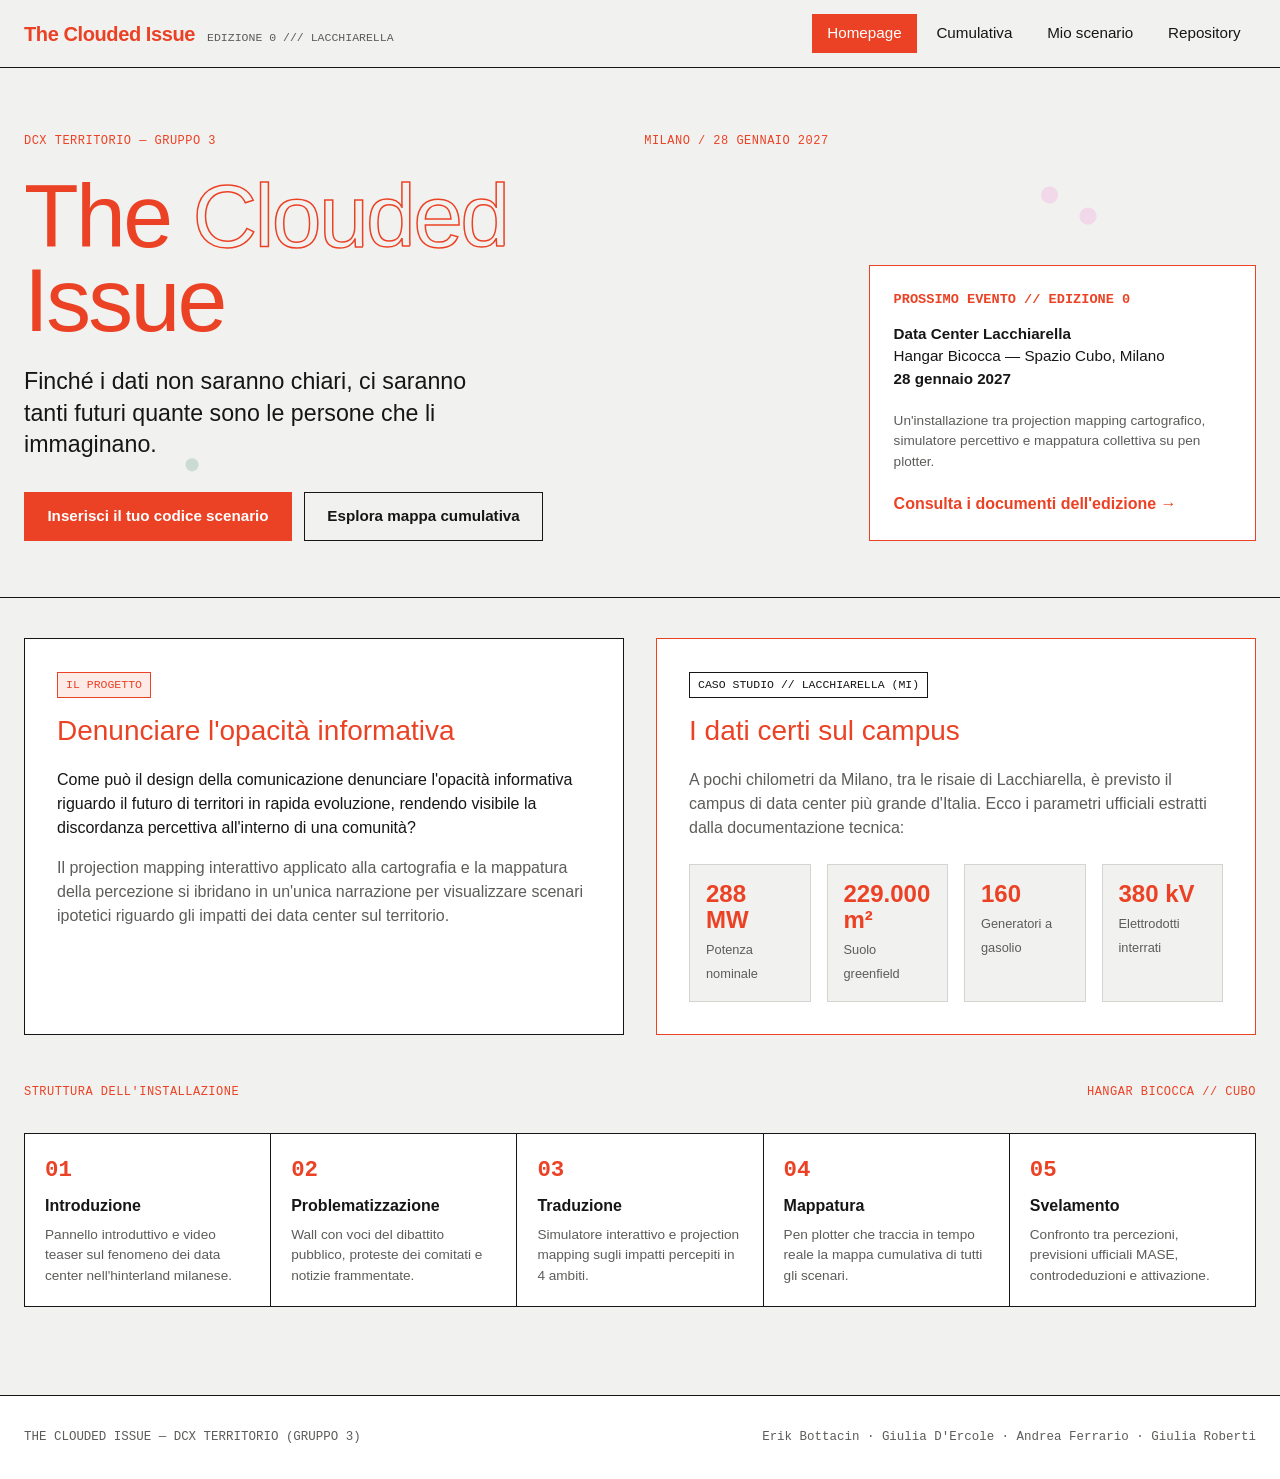
==== index.html @ 12f807db "push" ====
<!DOCTYPE html>
<html lang="it">
<head>
  <meta charset="UTF-8">
  <meta name="viewport" content="width=device-width, initial-scale=1.0">
  <title>The Clouded Issue — DCX Territorio</title>
  <link rel="stylesheet" href="css/style.css">
</head>
<body>

  <header class="site-header">
    <div class="header-inner">
      <a href="index.html" class="brand">
        <span class="brand-title">The Clouded Issue</span>
        <span class="brand-tag">Edizione 0 /// Lacchiarella</span>
      </a>

      <button class="menu-toggle" aria-label="Apri menu" aria-expanded="false">MENU</button>

      <nav>
        <ul class="nav-links">
          <li><a href="index.html" class="active">Homepage</a></li>
          <li><a href="cumulativa.html">Cumulativa</a></li>
          <li><a href="mio-scenario.html">Mio scenario</a></li>
          <li><a href="repository.html">Repository</a></li>
        </ul>
      </nav>
    </div>
  </header>

  <main>
    <!-- HERO -->
    <section class="hero">
      <div class="hero-grid">
        <div>
          <div class="meta-bar">
            <span>DCX Territorio — Gruppo 3</span>
            <span>Milano / 28 Gennaio 2027</span>
          </div>
          <h1 class="hero-title">
            The <span class="wire">Clouded</span><br>Issue
          </h1>
          <p class="hero-lead">
            Finché i dati non saranno chiari, ci saranno tanti futuri quante sono le persone che li immaginano.
          </p>
          <div class="hero-actions">
            <a href="mio-scenario.html" class="btn">Inserisci il tuo codice scenario</a>
            <a href="cumulativa.html" class="btn btn-outline">Esplora mappa cumulativa</a>
          </div>
        </div>

        <aside class="hero-aside">
          <h2>Prossimo Evento // Edizione 0</h2>
          <p>
            <strong>Data Center Lacchiarella</strong><br>
            Hangar Bicocca — Spazio Cubo, Milano<br>
            <strong>28 gennaio 2027</strong>
          </p>
          <p style="font-size: 0.85rem; color: var(--muted);">
            Un'installazione tra projection mapping cartografico, simulatore percettivo e mappatura collettiva su pen plotter.
          </p>
          <a href="repository.html" class="repo-link">Consulta i documenti dell'edizione →</a>
        </aside>
      </div>
    </section>

    <!-- DESCRIZIONE PROGETTO & CASO STUDIO -->
    <section class="container">
      <div class="two-col">
        <article class="panel-box">
          <span class="tag tag-accent">Il Progetto</span>
          <h2 class="panel-title" style="margin-top: 0.75rem;">Denunciare l'opacità informativa</h2>
          <p style="margin-bottom: 1rem;">
            Come può il design della comunicazione denunciare l'opacità informativa riguardo il futuro di territori in rapida evoluzione, rendendo visibile la discordanza percettiva all'interno di una comunità?
          </p>
          <p style="color: var(--muted);">
            Il projection mapping interattivo applicato alla cartografia e la mappatura della percezione si ibridano in un'unica narrazione per visualizzare scenari ipotetici riguardo gli impatti dei data center sul territorio.
          </p>
        </article>

        <article class="panel-box accent-box">
          <span class="tag">Caso Studio // Lacchiarella (MI)</span>
          <h2 class="panel-title" style="margin-top: 0.75rem;">I dati certi sul campus</h2>
          <p style="color: var(--muted);">
            A pochi chilometri da Milano, tra le risaie di Lacchiarella, è previsto il campus di data center più grande d'Italia. Ecco i parametri ufficiali estratti dalla documentazione tecnica:
          </p>
          <div class="data-strip">
            <div class="data-stat">
              <strong>288 MW</strong>
              <span>Potenza nominale</span>
            </div>
            <div class="data-stat">
              <strong>229.000 m²</strong>
              <span>Suolo greenfield</span>
            </div>
            <div class="data-stat">
              <strong>160</strong>
              <span>Generatori a gasolio</span>
            </div>
            <div class="data-stat">
              <strong>380 kV</strong>
              <span>Elettrodotti interrati</span>
            </div>
          </div>
        </article>
      </div>

      <!-- LE 5 FASI DELL'ESPERIENZA -->
      <div style="margin-top: 3rem;">
        <div class="meta-bar">
          <span>Struttura dell'installazione</span>
          <span>Hangar Bicocca // Cubo</span>
        </div>
        <div class="phases-grid">
          <div class="phase-item">
            <span class="phase-num">01</span>
            <h3>Introduzione</h3>
            <p>Pannello introduttivo e video teaser sul fenomeno dei data center nell'hinterland milanese.</p>
          </div>
          <div class="phase-item">
            <span class="phase-num">02</span>
            <h3>Problematizzazione</h3>
            <p>Wall con voci del dibattito pubblico, proteste dei comitati e notizie frammentate.</p>
          </div>
          <div class="phase-item">
            <span class="phase-num">03</span>
            <h3>Traduzione</h3>
            <p>Simulatore interattivo e projection mapping sugli impatti percepiti in 4 ambiti.</p>
          </div>
          <div class="phase-item">
            <span class="phase-num">04</span>
            <h3>Mappatura</h3>
            <p>Pen plotter che traccia in tempo reale la mappa cumulativa di tutti gli scenari.</p>
          </div>
          <div class="phase-item">
            <span class="phase-num">05</span>
            <h3>Svelamento</h3>
            <p>Confronto tra percezioni, previsioni ufficiali MASE, controdeduzioni e attivazione.</p>
          </div>
        </div>
      </div>
    </section>
  </main>

  <footer class="site-footer">
    <div class="footer-inner">
      <span>THE CLOUDED ISSUE — DCX TERRITORIO (GRUPPO 3)</span>
      <span>Erik Bottacin · Giulia D'Ercole · Andrea Ferrario · Giulia Roberti</span>
    </div>
  </footer>

  <script src="js/main.js"></script>
</body>
</html>
---- css/style.css ----
/* ==========================================================================
   THE CLOUDED ISSUE — Design System & Responsive Stylesheet
   ========================================================================== */

/* FONT EIFFEL: sostituisci il nome file con quello presente in /assets/ */
@font-face {
  font-family: 'Eiffel';
  src: url('../assets/BVHEiffelTrial-Regular.otf') format('opentype')
  ;
  font-weight: 400;
  font-style: normal;
  font-display: swap;
}

@font-face {
  font-family: 'Eiffel';
  src: url('../assets/BVHEiffelTrial-Level01.otf') format('opentype')
;
  font-weight: 700;
  font-style: normal;
  font-display: swap;
}

:root {
  --bg: #F1F1EF;
  --surface: #FFFFFF;
  --ink: #161616;
  --muted: #5C5C5A;
  --border: #161616;
  --border-light: #D4D4D0;
  --accent: #EB4225;
  --accent-hover: #C93218;
  --accent-soft: rgba(235, 66, 37, 0.1);

  /* Colori cartografici dei 4 ambiti */
  --c-salute: #EB4225;
  --c-salute-alt: #F582D3;
  --c-economia: #E5C617;
  --c-energia: #2058D6;
  --c-energia-alt: #2CA8C9;
  --c-ambiente: #1D7A4C;
  --c-ambiente-alt: #68C68E;

  --font-display: 'Eiffel', 'Helvetica Neue', Arial, sans-serif;
  --font-mono: ui-monospace, 'SFMono-Regular', Menlo, Monaco, Consolas, monospace;

  --max-w: 1320px;
  --header-h: 68px;
}

/* Reset base */
*, *::before, *::after {
  box-sizing: border-box;
  margin: 0;
  padding: 0;
}

html {
  scroll-behavior: smooth;
  font-size: 16px;
}

body {
  font-family: var(--font-display);
  background-color: var(--bg);
  color: var(--ink);
  line-height: 1.5;
  min-height: 100vh;
  display: flex;
  flex-direction: column;
  -webkit-font-smoothing: antialiased;
}

a {
  color: inherit;
  text-decoration: none;
}

button, input {
  font-family: inherit;
}

/* ==========================================================================
   HEADER & NAVIGAZIONE
   ========================================================================== */
.site-header {
  position: sticky;
  top: 0;
  z-index: 100;
  background: var(--bg);
  border-bottom: 1px solid var(--border);
  height: var(--header-h);
}

.header-inner {
  max-width: var(--max-w);
  margin: 0 auto;
  height: 100%;
  padding: 0 1.5rem;
  display: flex;
  align-items: center;
  justify-content: space-between;
  gap: 1rem;
}

.brand {
  display: flex;
  align-items: baseline;
  gap: 0.75rem;
}

.brand-title {
  font-size: 1.25rem;
  font-weight: 700;
  color: var(--accent);
  letter-spacing: -0.02em;
}

.brand-tag {
  font-family: var(--font-mono);
  font-size: 0.72rem;
  color: var(--muted);
  text-transform: uppercase;
  display: none;
}

@media (min-width: 900px) {
  .brand-tag { display: inline; }
}

.nav-links {
  display: flex;
  align-items: center;
  gap: 0.25rem;
  list-style: none;
}

.nav-links a {
  display: inline-block;
  padding: 0.45rem 0.9rem;
  font-size: 0.95rem;
  border: 1px solid transparent;
  transition: border-color 0.2s, color 0.2s, background 0.2s;
}

.nav-links a:hover {
  color: var(--accent);
  border-color: var(--accent);
}

.nav-links a.active {
  background: var(--accent);
  color: #FFFFFF;
  border-color: var(--accent);
}

.menu-toggle {
  display: none;
  background: none;
  border: 1px solid var(--border);
  padding: 0.4rem 0.7rem;
  font-family: var(--font-mono);
  font-size: 0.8rem;
  cursor: pointer;
}

/* ==========================================================================
   LAYOUT & COMPONENTI COMUNI
   ========================================================================== */
main {
  flex: 1;
}

.container {
  max-width: var(--max-w);
  margin: 0 auto;
  padding: 2.5rem 1.5rem;
}

.meta-bar {
  display: flex;
  justify-content: space-between;
  align-items: center;
  flex-wrap: wrap;
  gap: 0.5rem;
  font-family: var(--font-mono);
  font-size: 0.75rem;
  color: var(--accent);
  text-transform: uppercase;
  letter-spacing: 0.04em;
  margin-bottom: 1.5rem;
}

.section-border {
  border-top: 1px solid var(--border);
}

.btn {
  display: inline-flex;
  align-items: center;
  justify-content: center;
  gap: 0.5rem;
  padding: 0.75rem 1.4rem;
  font-size: 0.95rem;
  font-weight: 700;
  border: 1px solid var(--accent);
  background: var(--accent);
  color: #FFFFFF;
  cursor: pointer;
  transition: background 0.2s, color 0.2s;
}

.btn:hover {
  background: var(--accent-hover);
  border-color: var(--accent-hover);
}

.btn-outline {
  background: transparent;
  color: var(--ink);
  border-color: var(--border);
}

.btn-outline:hover {
  background: var(--ink);
  color: #FFFFFF;
  border-color: var(--ink);
}

.tag {
  display: inline-block;
  font-family: var(--font-mono);
  font-size: 0.72rem;
  text-transform: uppercase;
  padding: 0.2rem 0.5rem;
  border: 1px solid var(--border);
  background: var(--surface);
}

.tag-accent {
  border-color: var(--accent);
  color: var(--accent);
  background: var(--accent-soft);
}

/* ==========================================================================
   HOMEPAGE
   ========================================================================== */
.hero {
  position: relative;
  overflow: hidden;
  border-bottom: 1px solid var(--border);
  background-image:
    radial-gradient(circle at 82% 24%, rgba(245, 130, 211, 0.22) 0, rgba(245, 130, 211, 0.22) 8px, transparent 9px),
    radial-gradient(circle at 85% 28%, rgba(245, 130, 211, 0.22) 0, rgba(245, 130, 211, 0.22) 8px, transparent 9px),
    radial-gradient(circle at 15% 75%, rgba(29, 122, 76, 0.18) 0, rgba(29, 122, 76, 0.18) 6px, transparent 7px);
}

.hero-grid {
  display: grid;
  grid-template-columns: 1.35fr 0.65fr;
  gap: 2.5rem;
  align-items: end;
  padding: 4rem 1.5rem 3.5rem;
  max-width: var(--max-w);
  margin: 0 auto;
}

.hero-title {
  font-size: clamp(2.8rem, 7vw, 5.8rem);
  line-height: 0.94;
  letter-spacing: -0.03em;
  color: var(--accent);
  font-weight: 400;
  margin-bottom: 1.5rem;
}

.hero-title .wire {
  display: inline-block;
  color: transparent;
  -webkit-text-stroke: 1.5px var(--accent);
}

.hero-lead {
  font-size: clamp(1.1rem, 2vw, 1.45rem);
  max-width: 38ch;
  line-height: 1.35;
}

.hero-aside {
  border: 1px solid var(--accent);
  background: var(--surface);
  padding: 1.5rem;
}

.hero-aside h2 {
  font-size: 0.85rem;
  font-family: var(--font-mono);
  text-transform: uppercase;
  color: var(--accent);
  margin-bottom: 0.75rem;
}

.hero-aside p {
  font-size: 0.95rem;
  margin-bottom: 1.25rem;
}

.hero-actions {
  display: flex;
  flex-wrap: wrap;
  gap: 0.75rem;
  margin-top: 2rem;
}

/* Griglia descrizione & evento */
.two-col {
  display: grid;
  grid-template-columns: 1fr 1fr;
  gap: 2rem;
}

.panel-box {
  border: 1px solid var(--border);
  background: var(--surface);
  padding: 2rem;
}

.panel-box.accent-box {
  border-color: var(--accent);
}

.panel-title {
  font-size: 1.75rem;
  font-weight: 400;
  margin-bottom: 1rem;
  color: var(--accent);
}

.phases-grid {
  display: grid;
  grid-template-columns: repeat(5, 1fr);
  border-top: 1px solid var(--border);
  border-left: 1px solid var(--border);
  margin-top: 2rem;
}

.phase-item {
  border-right: 1px solid var(--border);
  border-bottom: 1px solid var(--border);
  padding: 1.25rem;
  background: var(--surface);
}

.phase-num {
  font-family: var(--font-mono);
  font-size: 1.4rem;
  font-weight: 700;
  color: var(--accent);
  display: block;
  margin-bottom: 0.4rem;
}

.phase-item h3 {
  font-size: 1rem;
  margin-bottom: 0.4rem;
}

.phase-item p {
  font-size: 0.85rem;
  color: var(--muted);
}

.data-strip {
  display: grid;
  grid-template-columns: repeat(4, 1fr);
  gap: 1rem;
  margin-top: 1.5rem;
}

.data-stat {
  border: 1px solid var(--border-light);
  padding: 1rem;
  background: var(--bg);
}

.data-stat strong {
  display: block;
  font-size: 1.5rem;
  color: var(--accent);
  line-height: 1.1;
  margin-bottom: 0.25rem;
}

.data-stat span {
  font-size: 0.8rem;
  color: var(--muted);
}

/* ==========================================================================
   PAGINA CUMULATIVA (PEN PLOTTER)
   ========================================================================== */
.workspace-grid {
  display: grid;
  grid-template-columns: 320px 1fr;
  gap: 2rem;
  align-items: start;
}

.controls-panel {
  border: 1px solid var(--border);
  background: var(--surface);
  padding: 1.5rem;
}

.control-group {
  margin-bottom: 1.5rem;
  padding-bottom: 1.5rem;
  border-bottom: 1px solid var(--border-light);
}

.control-group:last-child {
  margin-bottom: 0;
  padding-bottom: 0;
  border-bottom: none;
}

.control-label {
  display: block;
  font-family: var(--font-mono);
  font-size: 0.75rem;
  text-transform: uppercase;
  color: var(--muted);
  margin-bottom: 0.75rem;
}

.filter-list {
  display: flex;
  flex-direction: column;
  gap: 0.45rem;
}

.filter-btn {
  width: 100%;
  text-align: left;
  padding: 0.55rem 0.75rem;
  background: var(--bg);
  border: 1px solid var(--border-light);
  font-size: 0.9rem;
  cursor: pointer;
  display: flex;
  align-items: center;
  justify-content: space-between;
  transition: all 0.15s;
}

.filter-btn:hover {
  border-color: var(--ink);
}

.filter-btn.active {
  background: var(--ink);
  color: #FFFFFF;
  border-color: var(--ink);
}

.filter-btn.active-accent {
  background: var(--accent);
  color: #FFFFFF;
  border-color: var(--accent);
}

.dot {
  width: 10px;
  height: 10px;
  display: inline-block;
  border-radius: 50%;
}

.plotter-stage {
  border: 1px solid var(--border);
  background: var(--surface);
  padding: 1.5rem;
  position: relative;
  display: flex;
  flex-direction: column;
  align-items: center;
}

#plotterSvg {
  width: 100%;
  max-width: 720px;
  height: auto;
  display: block;
}

.plotter-tooltip {
  position: absolute;
  top: 1rem;
  right: 1rem;
  background: var(--bg);
  border: 1px solid var(--border);
  padding: 0.75rem 1rem;
  font-family: var(--font-mono);
  font-size: 0.78rem;
  max-width: 240px;
}

/* ==========================================================================
   PAGINA MIO SCENARIO (CODICE + MAPPA LAYER + LEGENDA)
   ========================================================================== */
.code-bar {
  display: flex;
  flex-wrap: wrap;
  align-items: center;
  gap: 1rem;
  border: 1px solid var(--accent);
  background: var(--surface);
  padding: 1.25rem 1.5rem;
  margin-bottom: 2rem;
}

.code-input-wrap {
  display: flex;
  flex: 1;
  min-width: 240px;
}

.code-input {
  flex: 1;
  border: 1px solid var(--border);
  border-right: none;
  padding: 0.75rem 1rem;
  font-family: var(--font-mono);
  font-size: 1rem;
  text-transform: uppercase;
  background: var(--bg);
}

.code-presets {
  display: flex;
  align-items: center;
  flex-wrap: wrap;
  gap: 0.5rem;
  font-family: var(--font-mono);
  font-size: 0.75rem;
}

.preset-chip {
  border: 1px solid var(--border-light);
  background: var(--bg);
  padding: 0.35rem 0.65rem;
  font-family: var(--font-mono);
  font-size: 0.75rem;
  cursor: pointer;
}

.preset-chip:hover {
  border-color: var(--accent);
  color: var(--accent);
}

.map-stage {
  border: 1px solid var(--border);
  background: #ECECE8;
  position: relative;
  overflow: hidden;
}

#scenarioMap {
  width: 100%;
  height: auto;
  display: block;
}

.layer-toggle {
  display: flex;
  align-items: center;
  justify-content: space-between;
  padding: 0.65rem 0.75rem;
  border: 1px solid var(--border-light);
  background: var(--bg);
  cursor: pointer;
  margin-bottom: 0.5rem;
}

.layer-toggle input {
  accent-color: var(--accent);
  width: 16px;
  height: 16px;
}

.legend-grid {
  display: grid;
  grid-template-columns: repeat(2, 1fr);
  gap: 1.25rem;
  margin-top: 2rem;
}

.effect-card {
  border: 1px solid var(--border);
  background: var(--surface);
  padding: 1.5rem;
  border-top: 4px solid var(--ink);
}

.effect-card[data-param="salute"] { border-top-color: var(--c-salute); }
.effect-card[data-param="economia"] { border-top-color: var(--c-economia); }
.effect-card[data-param="energia"] { border-top-color: var(--c-energia); }
.effect-card[data-param="ambiente"] { border-top-color: var(--c-ambiente); }

.effect-card h3 {
  font-size: 1.15rem;
  margin: 0.5rem 0 0.75rem;
}

.effect-list {
  list-style: none;
  font-size: 0.9rem;
}

.effect-list li {
  padding-left: 1.1rem;
  position: relative;
  margin-bottom: 0.35rem;
}

.effect-list li::before {
  content: '▼';
  position: absolute;
  left: 0;
  color: var(--accent);
  font-size: 0.65rem;
  top: 0.2rem;
}

/* ==========================================================================
   PAGINA REPOSITORY (CARTELLE)
   ========================================================================== */
.repo-toolbar {
  display: flex;
  flex-wrap: wrap;
  justify-content: space-between;
  align-items: center;
  gap: 1rem;
  margin-bottom: 1.5rem;
}

.search-input {
  border: 1px solid var(--border);
  background: var(--surface);
  padding: 0.65rem 1rem;
  width: 100%;
  max-width: 360px;
  font-size: 0.9rem;
}

.folder-tabs {
  display: flex;
  flex-wrap: wrap;
  gap: 0.25rem;
  padding-left: 0.5rem;
}

.folder-tab {
  padding: 0.7rem 1.2rem;
  border: 1px solid var(--border);
  border-bottom: none;
  background: #E4E4E0;
  font-family: var(--font-mono);
  font-size: 0.8rem;
  cursor: pointer;
  position: relative;
  top: 1px;
  display: flex;
  align-items: center;
  gap: 0.5rem;
}

.folder-tab.active {
  background: var(--surface);
  color: var(--accent);
  font-weight: 700;
  border-top: 3px solid var(--accent);
  z-index: 2;
}

.folder-window {
  border: 1px solid var(--border);
  background: var(--surface);
  padding: 1.5rem;
  position: relative;
  z-index: 1;
}

.repo-grid {
  display: grid;
  grid-template-columns: repeat(auto-fill, minmax(290px, 1fr));
  gap: 1.25rem;
}

.repo-card {
  border: 1px solid var(--border-light);
  background: var(--bg);
  padding: 1.25rem;
  display: flex;
  flex-direction: column;
  justify-content: space-between;
  gap: 1rem;
  transition: border-color 0.2s;
}

.repo-card:hover {
  border-color: var(--accent);
}

.repo-card h3 {
  font-size: 1.05rem;
  margin: 0.5rem 0;
}

.repo-card p {
  font-size: 0.88rem;
  color: var(--muted);
}

.repo-card-footer {
  display: flex;
  justify-content: space-between;
  align-items: center;
  padding-top: 0.75rem;
  border-top: 1px solid var(--border-light);
  font-family: var(--font-mono);
  font-size: 0.75rem;
}

.repo-link {
  color: var(--accent);
  font-weight: 700;
}

/* ==========================================================================
   FOOTER
   ========================================================================== */
.site-footer {
  border-top: 1px solid var(--border);
  background: var(--surface);
  padding: 2rem 1.5rem;
  margin-top: 3rem;
}

.footer-inner {
  max-width: var(--max-w);
  margin: 0 auto;
  display: flex;
  justify-content: space-between;
  flex-wrap: wrap;
  gap: 1rem;
  font-family: var(--font-mono);
  font-size: 0.78rem;
  color: var(--muted);
}

/* ==========================================================================
   RESPONSIVE BREAKPOINTS
   ========================================================================== */
@media (max-width: 960px) {
  .hero-grid,
  .two-col,
  .workspace-grid {
    grid-template-columns: 1fr;
  }

  .phases-grid {
    grid-template-columns: repeat(2, 1fr);
  }

  .data-strip {
    grid-template-columns: repeat(2, 1fr);
  }

  .legend-grid {
    grid-template-columns: 1fr;
  }
}

@media (max-width: 720px) {
  .menu-toggle {
    display: inline-block;
  }

  .nav-links {
    display: none;
    position: absolute;
    top: var(--header-h);
    left: 0;
    right: 0;
    background: var(--bg);
    border-bottom: 1px solid var(--border);
    flex-direction: column;
    align-items: stretch;
    padding: 1rem 1.5rem;
  }

  .nav-links.open {
    display: flex;
  }

  .phases-grid,
  .data-strip {
    grid-template-columns: 1fr;
  }

  .plotter-tooltip {
    position: static;
    margin-top: 1rem;
    max-width: 100%;
    width: 100%;
  }
}
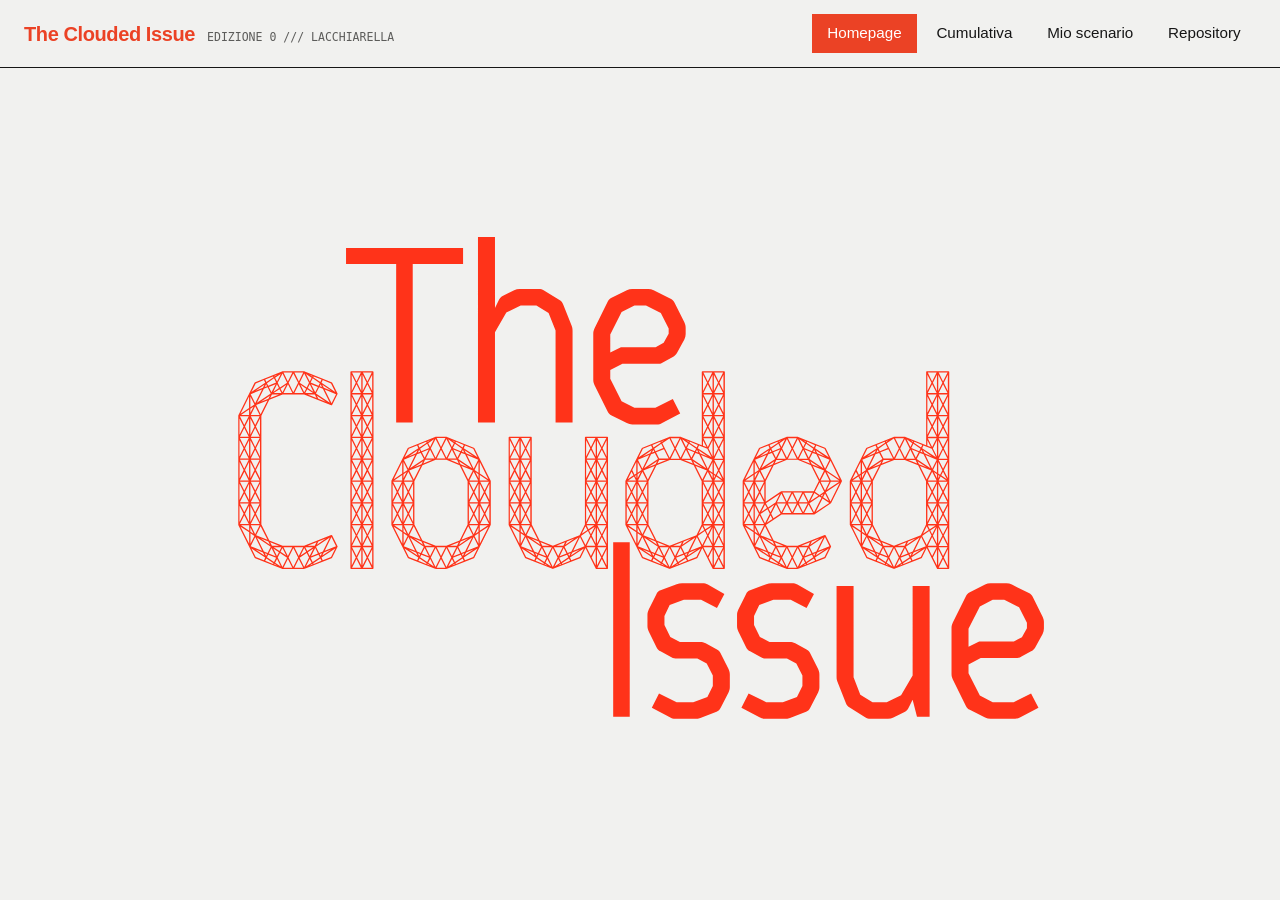
==== commit c3c740b3: "d" ====
--- a/index.html
+++ b/index.html
@@ -6,20 +6,17 @@
   <title>The Clouded Issue — DCX Territorio</title>
   <link rel="stylesheet" href="css/style.css">
 </head>
-<body>
-
+<body class="home-page">
   <header class="site-header">
     <div class="header-inner">
       <a href="index.html" class="brand">
         <span class="brand-title">The Clouded Issue</span>
         <span class="brand-tag">Edizione 0 /// Lacchiarella</span>
       </a>
-
       <button class="menu-toggle" aria-label="Apri menu" aria-expanded="false">MENU</button>
-
       <nav>
         <ul class="nav-links">
-          <li><a href="index.html" class="active">Homepage</a></li>
+          <li><a href="index.html" class="active" aria-current="page">Homepage</a></li>
           <li><a href="cumulativa.html">Cumulativa</a></li>
           <li><a href="mio-scenario.html">Mio scenario</a></li>
           <li><a href="repository.html">Repository</a></li>
@@ -28,127 +25,14 @@
     </div>
   </header>
 
-  <main>
-    <!-- HERO -->
-    <section class="hero">
-      <div class="hero-grid">
-        <div>
-          <div class="meta-bar">
-            <span>DCX Territorio — Gruppo 3</span>
-            <span>Milano / 28 Gennaio 2027</span>
-          </div>
-          <h1 class="hero-title">
-            The <span class="wire">Clouded</span><br>Issue
-          </h1>
-          <p class="hero-lead">
-            Finché i dati non saranno chiari, ci saranno tanti futuri quante sono le persone che li immaginano.
-          </p>
-          <div class="hero-actions">
-            <a href="mio-scenario.html" class="btn">Inserisci il tuo codice scenario</a>
-            <a href="cumulativa.html" class="btn btn-outline">Esplora mappa cumulativa</a>
-          </div>
-        </div>
-
-        <aside class="hero-aside">
-          <h2>Prossimo Evento // Edizione 0</h2>
-          <p>
-            <strong>Data Center Lacchiarella</strong><br>
-            Hangar Bicocca — Spazio Cubo, Milano<br>
-            <strong>28 gennaio 2027</strong>
-          </p>
-          <p style="font-size: 0.85rem; color: var(--muted);">
-            Un'installazione tra projection mapping cartografico, simulatore percettivo e mappatura collettiva su pen plotter.
-          </p>
-          <a href="repository.html" class="repo-link">Consulta i documenti dell'edizione →</a>
-        </aside>
-      </div>
-    </section>
-
-    <!-- DESCRIZIONE PROGETTO & CASO STUDIO -->
-    <section class="container">
-      <div class="two-col">
-        <article class="panel-box">
-          <span class="tag tag-accent">Il Progetto</span>
-          <h2 class="panel-title" style="margin-top: 0.75rem;">Denunciare l'opacità informativa</h2>
-          <p style="margin-bottom: 1rem;">
-            Come può il design della comunicazione denunciare l'opacità informativa riguardo il futuro di territori in rapida evoluzione, rendendo visibile la discordanza percettiva all'interno di una comunità?
-          </p>
-          <p style="color: var(--muted);">
-            Il projection mapping interattivo applicato alla cartografia e la mappatura della percezione si ibridano in un'unica narrazione per visualizzare scenari ipotetici riguardo gli impatti dei data center sul territorio.
-          </p>
-        </article>
-
-        <article class="panel-box accent-box">
-          <span class="tag">Caso Studio // Lacchiarella (MI)</span>
-          <h2 class="panel-title" style="margin-top: 0.75rem;">I dati certi sul campus</h2>
-          <p style="color: var(--muted);">
-            A pochi chilometri da Milano, tra le risaie di Lacchiarella, è previsto il campus di data center più grande d'Italia. Ecco i parametri ufficiali estratti dalla documentazione tecnica:
-          </p>
-          <div class="data-strip">
-            <div class="data-stat">
-              <strong>288 MW</strong>
-              <span>Potenza nominale</span>
-            </div>
-            <div class="data-stat">
-              <strong>229.000 m²</strong>
-              <span>Suolo greenfield</span>
-            </div>
-            <div class="data-stat">
-              <strong>160</strong>
-              <span>Generatori a gasolio</span>
-            </div>
-            <div class="data-stat">
-              <strong>380 kV</strong>
-              <span>Elettrodotti interrati</span>
-            </div>
-          </div>
-        </article>
-      </div>
-
-      <!-- LE 5 FASI DELL'ESPERIENZA -->
-      <div style="margin-top: 3rem;">
-        <div class="meta-bar">
-          <span>Struttura dell'installazione</span>
-          <span>Hangar Bicocca // Cubo</span>
-        </div>
-        <div class="phases-grid">
-          <div class="phase-item">
-            <span class="phase-num">01</span>
-            <h3>Introduzione</h3>
-            <p>Pannello introduttivo e video teaser sul fenomeno dei data center nell'hinterland milanese.</p>
-          </div>
-          <div class="phase-item">
-            <span class="phase-num">02</span>
-            <h3>Problematizzazione</h3>
-            <p>Wall con voci del dibattito pubblico, proteste dei comitati e notizie frammentate.</p>
-          </div>
-          <div class="phase-item">
-            <span class="phase-num">03</span>
-            <h3>Traduzione</h3>
-            <p>Simulatore interattivo e projection mapping sugli impatti percepiti in 4 ambiti.</p>
-          </div>
-          <div class="phase-item">
-            <span class="phase-num">04</span>
-            <h3>Mappatura</h3>
-            <p>Pen plotter che traccia in tempo reale la mappa cumulativa di tutti gli scenari.</p>
-          </div>
-          <div class="phase-item">
-            <span class="phase-num">05</span>
-            <h3>Svelamento</h3>
-            <p>Confronto tra percezioni, previsioni ufficiali MASE, controdeduzioni e attivazione.</p>
-          </div>
-        </div>
-      </div>
-    </section>
+  <main class="home-stage">
+    <h1 class="home-title">
+      <img src="Assets/logo.svg" width="3229" height="1915" alt="The Clouded Issue">
+    </h1>
+    <div class="home-trail" aria-hidden="true"></div>
   </main>
 
-  <footer class="site-footer">
-    <div class="footer-inner">
-      <span>THE CLOUDED ISSUE — DCX TERRITORIO (GRUPPO 3)</span>
-      <span>Erik Bottacin · Giulia D'Ercole · Andrea Ferrario · Giulia Roberti</span>
-    </div>
-  </footer>
-
   <script src="js/main.js"></script>
+  <script src="js/home.js"></script>
 </body>
-</html>+</html>
--- a/css/style.css
+++ b/css/style.css
@@ -246,155 +246,79 @@
 /* ==========================================================================
    HOMEPAGE
    ========================================================================== */
-.hero {
+.home-page {
+  min-height: 100dvh;
+}
+
+.home-stage {
   position: relative;
+  display: grid;
+  place-items: center;
   overflow: hidden;
-  border-bottom: 1px solid var(--border);
-  background-image:
-    radial-gradient(circle at 82% 24%, rgba(245, 130, 211, 0.22) 0, rgba(245, 130, 211, 0.22) 8px, transparent 9px),
-    radial-gradient(circle at 85% 28%, rgba(245, 130, 211, 0.22) 0, rgba(245, 130, 211, 0.22) 8px, transparent 9px),
-    radial-gradient(circle at 15% 75%, rgba(29, 122, 76, 0.18) 0, rgba(29, 122, 76, 0.18) 6px, transparent 7px);
-}
-
-.hero-grid {
-  display: grid;
-  grid-template-columns: 1.35fr 0.65fr;
-  gap: 2.5rem;
-  align-items: end;
-  padding: 4rem 1.5rem 3.5rem;
-  max-width: var(--max-w);
-  margin: 0 auto;
-}
-
-.hero-title {
-  font-size: clamp(2.8rem, 7vw, 5.8rem);
-  line-height: 0.94;
-  letter-spacing: -0.03em;
-  color: var(--accent);
-  font-weight: 400;
-  margin-bottom: 1.5rem;
-}
-
-.hero-title .wire {
-  display: inline-block;
-  color: transparent;
-  -webkit-text-stroke: 1.5px var(--accent);
-}
-
-.hero-lead {
-  font-size: clamp(1.1rem, 2vw, 1.45rem);
-  max-width: 38ch;
-  line-height: 1.35;
-}
-
-.hero-aside {
-  border: 1px solid var(--accent);
-  background: var(--surface);
-  padding: 1.5rem;
-}
-
-.hero-aside h2 {
-  font-size: 0.85rem;
-  font-family: var(--font-mono);
-  text-transform: uppercase;
-  color: var(--accent);
-  margin-bottom: 0.75rem;
-}
-
-.hero-aside p {
-  font-size: 0.95rem;
-  margin-bottom: 1.25rem;
-}
-
-.hero-actions {
-  display: flex;
-  flex-wrap: wrap;
-  gap: 0.75rem;
-  margin-top: 2rem;
-}
-
-/* Griglia descrizione & evento */
-.two-col {
-  display: grid;
-  grid-template-columns: 1fr 1fr;
-  gap: 2rem;
-}
-
-.panel-box {
-  border: 1px solid var(--border);
-  background: var(--surface);
-  padding: 2rem;
-}
-
-.panel-box.accent-box {
-  border-color: var(--accent);
-}
-
-.panel-title {
-  font-size: 1.75rem;
-  font-weight: 400;
-  margin-bottom: 1rem;
-  color: var(--accent);
-}
-
-.phases-grid {
-  display: grid;
-  grid-template-columns: repeat(5, 1fr);
-  border-top: 1px solid var(--border);
-  border-left: 1px solid var(--border);
-  margin-top: 2rem;
-}
-
-.phase-item {
-  border-right: 1px solid var(--border);
-  border-bottom: 1px solid var(--border);
-  padding: 1.25rem;
-  background: var(--surface);
-}
-
-.phase-num {
-  font-family: var(--font-mono);
-  font-size: 1.4rem;
-  font-weight: 700;
-  color: var(--accent);
+  isolation: isolate;
+}
+
+.home-title {
+  z-index: 1;
+  width: min(78vw, calc((100vh - var(--header-h)) * 1.25), 52rem);
+  width: min(78vw, calc((100dvh - var(--header-h)) * 1.25), 52rem);
+}
+
+.home-title img {
   display: block;
-  margin-bottom: 0.4rem;
-}
-
-.phase-item h3 {
-  font-size: 1rem;
-  margin-bottom: 0.4rem;
-}
-
-.phase-item p {
-  font-size: 0.85rem;
-  color: var(--muted);
-}
-
-.data-strip {
-  display: grid;
-  grid-template-columns: repeat(4, 1fr);
-  gap: 1rem;
-  margin-top: 1.5rem;
-}
-
-.data-stat {
-  border: 1px solid var(--border-light);
-  padding: 1rem;
-  background: var(--bg);
-}
-
-.data-stat strong {
-  display: block;
-  font-size: 1.5rem;
-  color: var(--accent);
-  line-height: 1.1;
-  margin-bottom: 0.25rem;
-}
-
-.data-stat span {
-  font-size: 0.8rem;
-  color: var(--muted);
+  width: 100%;
+  height: auto;
+}
+
+.home-trail {
+  position: absolute;
+  inset: 0;
+  pointer-events: none;
+}
+
+.home-particle {
+  position: absolute;
+  width: var(--particle-size);
+  height: var(--particle-size);
+  object-fit: contain;
+  animation: home-particle-glitch var(--particle-lifetime) linear both;
+}
+
+@keyframes home-particle-glitch {
+  0% {
+    opacity: 0.3;
+    transform: translate(-80%, -50%) scale(0.75);
+    clip-path: inset(22% 0 43%);
+    animation-timing-function: steps(1, end);
+  }
+  4% {
+    opacity: 1;
+    transform: translate(-25%, -65%) scale(1.18);
+    clip-path: inset(0 0 32%);
+    animation-timing-function: steps(1, end);
+  }
+  8% {
+    opacity: 0.55;
+    transform: translate(-65%, -40%) scale(0.9);
+    clip-path: inset(35% 0 0);
+    animation-timing-function: steps(1, end);
+  }
+  12%, 25% {
+    opacity: 1;
+    transform: translate(-50%, -50%) scale(1);
+    clip-path: inset(0);
+  }
+  100% {
+    opacity: 0;
+    transform: translate(-50%, -50%) scale(0.16);
+    clip-path: inset(0);
+  }
+}
+
+@media (prefers-reduced-motion: reduce), (any-hover: none) {
+  .home-trail {
+    display: none;
+  }
 }
 
 /* ==========================================================================
@@ -765,18 +689,8 @@
    RESPONSIVE BREAKPOINTS
    ========================================================================== */
 @media (max-width: 960px) {
-  .hero-grid,
-  .two-col,
   .workspace-grid {
     grid-template-columns: 1fr;
-  }
-
-  .phases-grid {
-    grid-template-columns: repeat(2, 1fr);
-  }
-
-  .data-strip {
-    grid-template-columns: repeat(2, 1fr);
   }
 
   .legend-grid {
@@ -806,15 +720,10 @@
     display: flex;
   }
 
-  .phases-grid,
-  .data-strip {
-    grid-template-columns: 1fr;
-  }
-
   .plotter-tooltip {
     position: static;
     margin-top: 1rem;
     max-width: 100%;
     width: 100%;
   }
-}+}
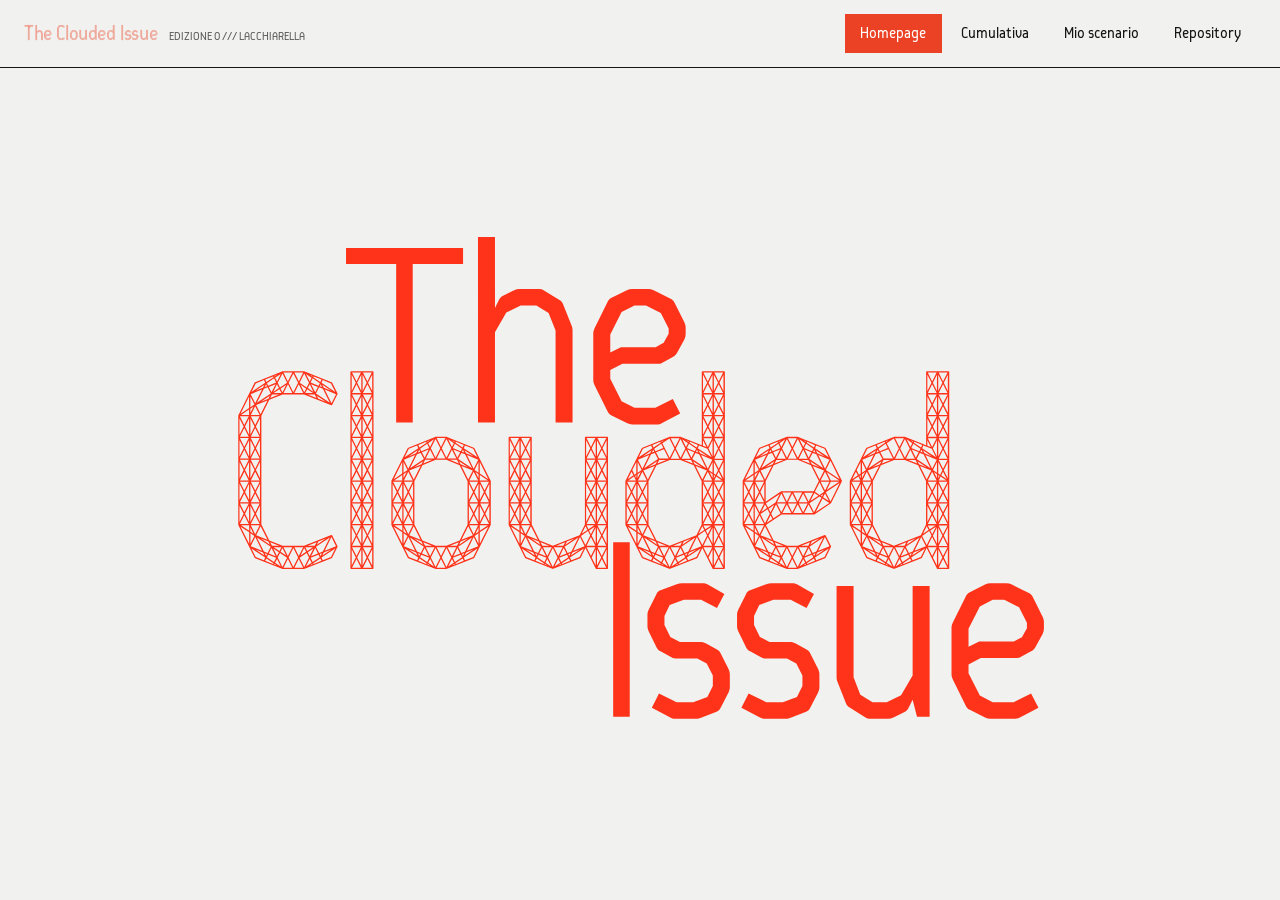
==== commit 23fcbe2c: "g" ====
--- a/index.html
+++ b/index.html
@@ -27,7 +27,7 @@
 
   <main class="home-stage">
     <h1 class="home-title">
-      <img src="Assets/logo.svg" width="3229" height="1915" alt="The Clouded Issue">
+      <img src="Assets/logo.svg" width="3229" height="1915" alt="The Clouded Issue" draggable="false">
     </h1>
     <div class="home-trail" aria-hidden="true"></div>
   </main>
--- a/css/style.css
+++ b/css/style.css
@@ -2,11 +2,10 @@
    THE CLOUDED ISSUE — Design System & Responsive Stylesheet
    ========================================================================== */
 
-/* FONT EIFFEL: sostituisci il nome file con quello presente in /assets/ */
+/* Font Eiffel */
 @font-face {
   font-family: 'Eiffel';
-  src: url('../assets/BVHEiffelTrial-Regular.otf') format('opentype')
-  ;
+  src: url('../Assets/BVHEiffelTrial-Regular.otf') format('opentype');
   font-weight: 400;
   font-style: normal;
   font-display: swap;
@@ -14,8 +13,7 @@
 
 @font-face {
   font-family: 'Eiffel';
-  src: url('../assets/BVHEiffelTrial-Level01.otf') format('opentype')
-;
+  src: url('../Assets/BVHEiffelTrial-Level01.otf') format('opentype');
   font-weight: 700;
   font-style: normal;
   font-display: swap;
@@ -42,7 +40,6 @@
   --c-ambiente-alt: #68C68E;
 
   --font-display: 'Eiffel', 'Helvetica Neue', Arial, sans-serif;
-  --font-mono: ui-monospace, 'SFMono-Regular', Menlo, Monaco, Consolas, monospace;
 
   --max-w: 1320px;
   --header-h: 68px;
@@ -117,7 +114,6 @@
 }
 
 .brand-tag {
-  font-family: var(--font-mono);
   font-size: 0.72rem;
   color: var(--muted);
   text-transform: uppercase;
@@ -159,7 +155,6 @@
   background: none;
   border: 1px solid var(--border);
   padding: 0.4rem 0.7rem;
-  font-family: var(--font-mono);
   font-size: 0.8rem;
   cursor: pointer;
 }
@@ -183,7 +178,6 @@
   align-items: center;
   flex-wrap: wrap;
   gap: 0.5rem;
-  font-family: var(--font-mono);
   font-size: 0.75rem;
   color: var(--accent);
   text-transform: uppercase;
@@ -229,7 +223,6 @@
 
 .tag {
   display: inline-block;
-  font-family: var(--font-mono);
   font-size: 0.72rem;
   text-transform: uppercase;
   padding: 0.2rem 0.5rem;
@@ -281,41 +274,27 @@
   width: var(--particle-size);
   height: var(--particle-size);
   object-fit: contain;
-  animation: home-particle-glitch var(--particle-lifetime) linear both;
-}
-
-@keyframes home-particle-glitch {
-  0% {
-    opacity: 0.3;
-    transform: translate(-80%, -50%) scale(0.75);
-    clip-path: inset(22% 0 43%);
-    animation-timing-function: steps(1, end);
-  }
-  4% {
-    opacity: 1;
-    transform: translate(-25%, -65%) scale(1.18);
-    clip-path: inset(0 0 32%);
-    animation-timing-function: steps(1, end);
-  }
-  8% {
-    opacity: 0.55;
-    transform: translate(-65%, -40%) scale(0.9);
-    clip-path: inset(35% 0 0);
-    animation-timing-function: steps(1, end);
-  }
-  12%, 25% {
+  animation: home-particle-fade var(--particle-lifetime) linear both;
+}
+
+@keyframes home-particle-fade {
+  0%, 25% {
     opacity: 1;
     transform: translate(-50%, -50%) scale(1);
-    clip-path: inset(0);
   }
   100% {
     opacity: 0;
     transform: translate(-50%, -50%) scale(0.16);
-    clip-path: inset(0);
-  }
-}
-
-@media (prefers-reduced-motion: reduce), (any-hover: none) {
+  }
+}
+
+@media (prefers-reduced-motion: no-preference) {
+  .home-stage {
+    touch-action: pinch-zoom;
+  }
+}
+
+@media (prefers-reduced-motion: reduce) {
   .home-trail {
     display: none;
   }
@@ -324,19 +303,6 @@
 /* ==========================================================================
    PAGINA CUMULATIVA (PEN PLOTTER)
    ========================================================================== */
-.workspace-grid {
-  display: grid;
-  grid-template-columns: 320px 1fr;
-  gap: 2rem;
-  align-items: start;
-}
-
-.controls-panel {
-  border: 1px solid var(--border);
-  background: var(--surface);
-  padding: 1.5rem;
-}
-
 .control-group {
   margin-bottom: 1.5rem;
   padding-bottom: 1.5rem;
@@ -351,7 +317,6 @@
 
 .control-label {
   display: block;
-  font-family: var(--font-mono);
   font-size: 0.75rem;
   text-transform: uppercase;
   color: var(--muted);
@@ -402,160 +367,281 @@
 }
 
 .plotter-stage {
-  border: 1px solid var(--border);
+  min-height: calc(100vh - var(--header-h));
+  min-height: calc(100dvh - var(--header-h));
+  border-bottom: 1px solid var(--border);
   background: var(--surface);
-  padding: 1.5rem;
+  padding: 1rem clamp(0.5rem, 2vw, 1.5rem);
   position: relative;
   display: flex;
   flex-direction: column;
   align-items: center;
 }
 
+.plotter-stage .meta-bar {
+  width: 100%;
+  margin-bottom: 0;
+}
+
 #plotterSvg {
-  width: 100%;
-  max-width: 720px;
+  width: min(100%, max(48rem, calc(100vh - var(--header-h) - 3.5rem)));
+  width: min(100%, max(48rem, calc(100dvh - var(--header-h) - 3.5rem)));
   height: auto;
+  flex: none;
+  margin-block: auto;
   display: block;
 }
 
 .plotter-tooltip {
   position: absolute;
-  top: 1rem;
-  right: 1rem;
+  top: 3rem;
+  right: 1.5rem;
   background: var(--bg);
   border: 1px solid var(--border);
   padding: 0.75rem 1rem;
-  font-family: var(--font-mono);
   font-size: 0.78rem;
   max-width: 240px;
+}
+
+.plotter-controls {
+  display: grid;
+  grid-template-columns: repeat(auto-fit, minmax(min(100%, 15rem), 1fr));
+  gap: 1.5rem;
+}
+
+.plotter-controls .control-group {
+  margin: 0;
+  padding: 0;
+  border: 0;
 }
 
 /* ==========================================================================
    PAGINA MIO SCENARIO (CODICE + MAPPA LAYER + LEGENDA)
    ========================================================================== */
-.code-bar {
-  display: flex;
-  flex-wrap: wrap;
-  align-items: center;
-  gap: 1rem;
+.scenario-page {
+  flex: none;
+  display: grid;
+  grid-template-columns: clamp(16rem, 20vw, 19rem) minmax(0, 1fr);
+  height: calc(100vh - var(--header-h));
+  height: calc(100dvh - var(--header-h));
+  background: #ECECE8;
+}
+
+.scenario-sidebar {
+  overflow: auto;
+  padding: 1rem 0 1rem 1rem;
+}
+
+.scenario-card {
   border: 1px solid var(--accent);
   background: var(--surface);
-  padding: 1.25rem 1.5rem;
-  margin-bottom: 2rem;
-}
-
-.code-input-wrap {
-  display: flex;
-  flex: 1;
-  min-width: 240px;
-}
-
-.code-input {
-  flex: 1;
+  padding: 0.85rem;
+}
+
+.scenario-card + .scenario-card {
+  margin-top: 1rem;
+}
+
+.scenario-search {
+  display: grid;
+  grid-template-columns: minmax(0, 1fr) auto;
+  gap: 0.4rem;
+  margin-bottom: 0.65rem;
+}
+
+.scenario-search input {
+  min-width: 0;
+  width: 100%;
   border: 1px solid var(--border);
-  border-right: none;
-  padding: 0.75rem 1rem;
-  font-family: var(--font-mono);
+  background: var(--bg);
+  padding: 0.45rem;
+  font: 0.78rem var(--font-display);
+}
+
+.scenario-card .btn {
+  padding: 0.45rem 0.65rem;
+  font: 0.75rem var(--font-display);
+}
+
+.scenario-view-toggle {
+  width: 100%;
+  margin-top: 0.65rem;
+}
+
+.scenario-view-toggle[hidden] {
+  display: none;
+}
+
+.scenario-data {
+  width: 100%;
+  border-collapse: collapse;
+  font-size: 0.85rem;
+}
+
+.scenario-data th,
+.scenario-data td {
+  padding: 0.4rem 0;
+  border-top: 1px solid var(--border-light);
+}
+
+.scenario-data th {
+  font-weight: 400;
+  text-align: left;
+}
+
+.scenario-data td {
+  padding-left: 0.5rem;
+  text-align: right;
+  font-size: 0.72rem;
+  overflow-wrap: anywhere;
+}
+
+.scenario-data tbody + tbody tr:first-child > * {
+  border-top-color: var(--accent);
+}
+
+.scenario-details h2 {
   font-size: 1rem;
-  text-transform: uppercase;
-  background: var(--bg);
-}
-
-.code-presets {
-  display: flex;
-  align-items: center;
-  flex-wrap: wrap;
-  gap: 0.5rem;
-  font-family: var(--font-mono);
-  font-size: 0.75rem;
-}
-
-.preset-chip {
-  border: 1px solid var(--border-light);
-  background: var(--bg);
-  padding: 0.35rem 0.65rem;
-  font-family: var(--font-mono);
-  font-size: 0.75rem;
-  cursor: pointer;
-}
-
-.preset-chip:hover {
-  border-color: var(--accent);
-  color: var(--accent);
+  font-weight: 400;
+  line-height: 1.25;
+}
+
+.scenario-details {
+  scroll-margin-top: calc(var(--header-h) + 0.75rem);
+}
+
+.scenario-detail-level {
+  margin: 0.35rem 0 0.65rem;
+  color: var(--muted);
+  font: 0.72rem var(--font-display);
+}
+
+#scenarioDetailTitle,
+#scenarioDetailEffects {
+  font-size: 0.85rem;
+}
+
+#scenarioDetailEffects {
+  padding-left: 1.15rem;
+  margin: 0.45rem 0 0.9rem;
+}
+
+#scenarioDetailEffects li + li {
+  margin-top: 0.25rem;
 }
 
 .map-stage {
-  border: 1px solid var(--border);
+  position: relative;
+  min-width: 0;
+  min-height: 0;
+  overflow: hidden;
+}
+
+.scenario-load-state:not([hidden]) {
+  position: absolute;
+  z-index: 1;
+  inset: 0;
+  display: grid;
+  align-content: center;
+  justify-items: center;
+  gap: 0.75rem;
+  padding: 1rem;
   background: #ECECE8;
-  position: relative;
-  overflow: hidden;
+  text-align: center;
+}
+
+.scenario-load-state [hidden] {
+  display: none;
+}
+
+#scenarioLoadProgress {
+  width: min(100%, 20rem);
+  height: 0.75rem;
+  accent-color: var(--accent);
 }
 
 #scenarioMap {
   width: 100%;
-  height: auto;
+  height: 100%;
   display: block;
 }
 
-.layer-toggle {
-  display: flex;
-  align-items: center;
-  justify-content: space-between;
-  padding: 0.65rem 0.75rem;
-  border: 1px solid var(--border-light);
-  background: var(--bg);
+#scenarioMap[hidden] {
+  display: none;
+}
+
+.scenario-view-status,
+.scenario-view-help {
+  font: 0.75rem var(--font-display);
+  color: var(--muted);
+}
+
+.scenario-view-help {
+  position: absolute;
+  inset: auto 0.75rem 0.75rem;
+  text-align: center;
+  pointer-events: none;
+}
+
+.scenario-viewport {
+  position: absolute;
+  inset: 0;
+  container-type: inline-size;
+}
+
+.scenario-canvas {
+  display: block;
+  width: 100%;
+  height: 100%;
+  cursor: grab;
+}
+
+.scenario-canvas:active {
+  cursor: grabbing;
+}
+
+.scenario-canvas.is-over-plane {
   cursor: pointer;
-  margin-bottom: 0.5rem;
-}
-
-.layer-toggle input {
-  accent-color: var(--accent);
-  width: 16px;
-  height: 16px;
-}
-
-.legend-grid {
-  display: grid;
-  grid-template-columns: repeat(2, 1fr);
-  gap: 1.25rem;
-  margin-top: 2rem;
-}
-
-.effect-card {
-  border: 1px solid var(--border);
+}
+
+.scenario-canvas:focus-visible {
+  outline: 2px solid var(--accent);
+  outline-offset: -2px;
+}
+
+.scenario-plane-labels {
+  position: absolute;
+  inset: 0;
+  pointer-events: none;
+}
+
+.scenario-plane-label {
+  position: absolute;
+  top: 0;
+  left: 0;
+  translate: 0 -50%;
+  border-left: 2px solid currentColor;
   background: var(--surface);
-  padding: 1.5rem;
-  border-top: 4px solid var(--ink);
-}
-
-.effect-card[data-param="salute"] { border-top-color: var(--c-salute); }
-.effect-card[data-param="economia"] { border-top-color: var(--c-economia); }
-.effect-card[data-param="energia"] { border-top-color: var(--c-energia); }
-.effect-card[data-param="ambiente"] { border-top-color: var(--c-ambiente); }
-
-.effect-card h3 {
-  font-size: 1.15rem;
-  margin: 0.5rem 0 0.75rem;
-}
-
-.effect-list {
-  list-style: none;
-  font-size: 0.9rem;
-}
-
-.effect-list li {
-  padding-left: 1.1rem;
-  position: relative;
-  margin-bottom: 0.35rem;
-}
-
-.effect-list li::before {
-  content: '▼';
-  position: absolute;
-  left: 0;
-  color: var(--accent);
-  font-size: 0.65rem;
-  top: 0.2rem;
+  padding: 0.1rem 0.35rem;
+  font-size: clamp(0.56rem, 0.8vw, 0.72rem);
+  white-space: nowrap;
+}
+
+.scenario-plane-label[data-category="salute"] { border-color: var(--c-salute); }
+.scenario-plane-label[data-category="economia"] { border-color: var(--c-economia); }
+.scenario-plane-label[data-category="energia"] { border-color: var(--c-energia); }
+.scenario-plane-label[data-category="ambiente"] { border-color: var(--c-ambiente); }
+
+.scenario-plane-label.is-extracted {
+  translate: -100% -50%;
+  background: var(--ink);
+  color: var(--surface);
+}
+
+@container (max-width: 43rem) {
+  .scenario-plane-label {
+    translate: -100% -50%;
+  }
 }
 
 /* ==========================================================================
@@ -591,7 +677,6 @@
   border: 1px solid var(--border);
   border-bottom: none;
   background: #E4E4E0;
-  font-family: var(--font-mono);
   font-size: 0.8rem;
   cursor: pointer;
   position: relative;
@@ -654,7 +739,6 @@
   align-items: center;
   padding-top: 0.75rem;
   border-top: 1px solid var(--border-light);
-  font-family: var(--font-mono);
   font-size: 0.75rem;
 }
 
@@ -680,7 +764,6 @@
   justify-content: space-between;
   flex-wrap: wrap;
   gap: 1rem;
-  font-family: var(--font-mono);
   font-size: 0.78rem;
   color: var(--muted);
 }
@@ -688,17 +771,33 @@
 /* ==========================================================================
    RESPONSIVE BREAKPOINTS
    ========================================================================== */
-@media (max-width: 960px) {
-  .workspace-grid {
-    grid-template-columns: 1fr;
-  }
-
-  .legend-grid {
-    grid-template-columns: 1fr;
+@media (max-width: 1100px) {
+  .plotter-tooltip {
+    position: static;
+    max-width: none;
+    width: 100%;
   }
 }
 
 @media (max-width: 720px) {
+  .scenario-page {
+    grid-template-columns: minmax(0, 1fr);
+    height: auto;
+    min-height: calc(100dvh - var(--header-h));
+  }
+
+  .scenario-sidebar {
+    padding: 0.75rem;
+  }
+
+  .map-stage {
+    min-height: max(25rem, 62svh);
+  }
+
+  .scenario-plane-label {
+    translate: -100% -50%;
+  }
+
   .menu-toggle {
     display: inline-block;
   }
@@ -719,11 +818,4 @@
   .nav-links.open {
     display: flex;
   }
-
-  .plotter-tooltip {
-    position: static;
-    margin-top: 1rem;
-    max-width: 100%;
-    width: 100%;
-  }
-}
+}
